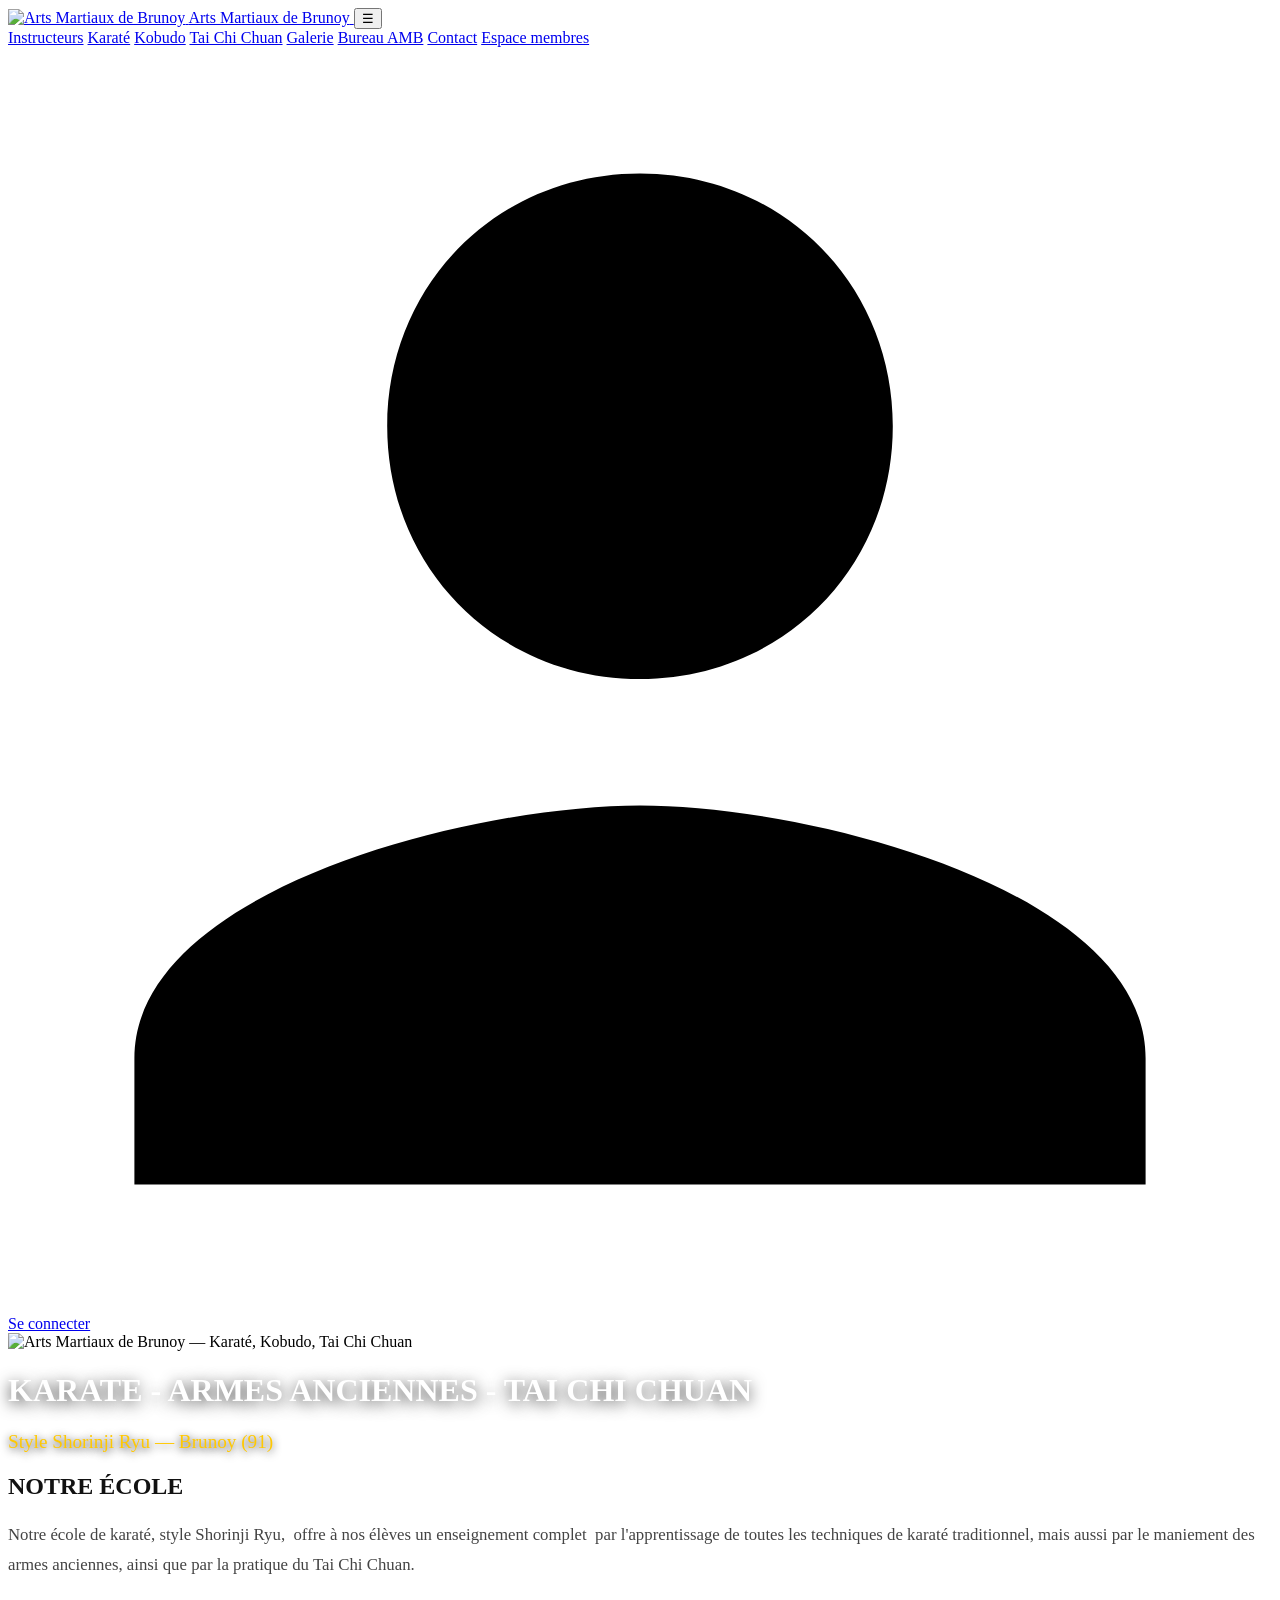
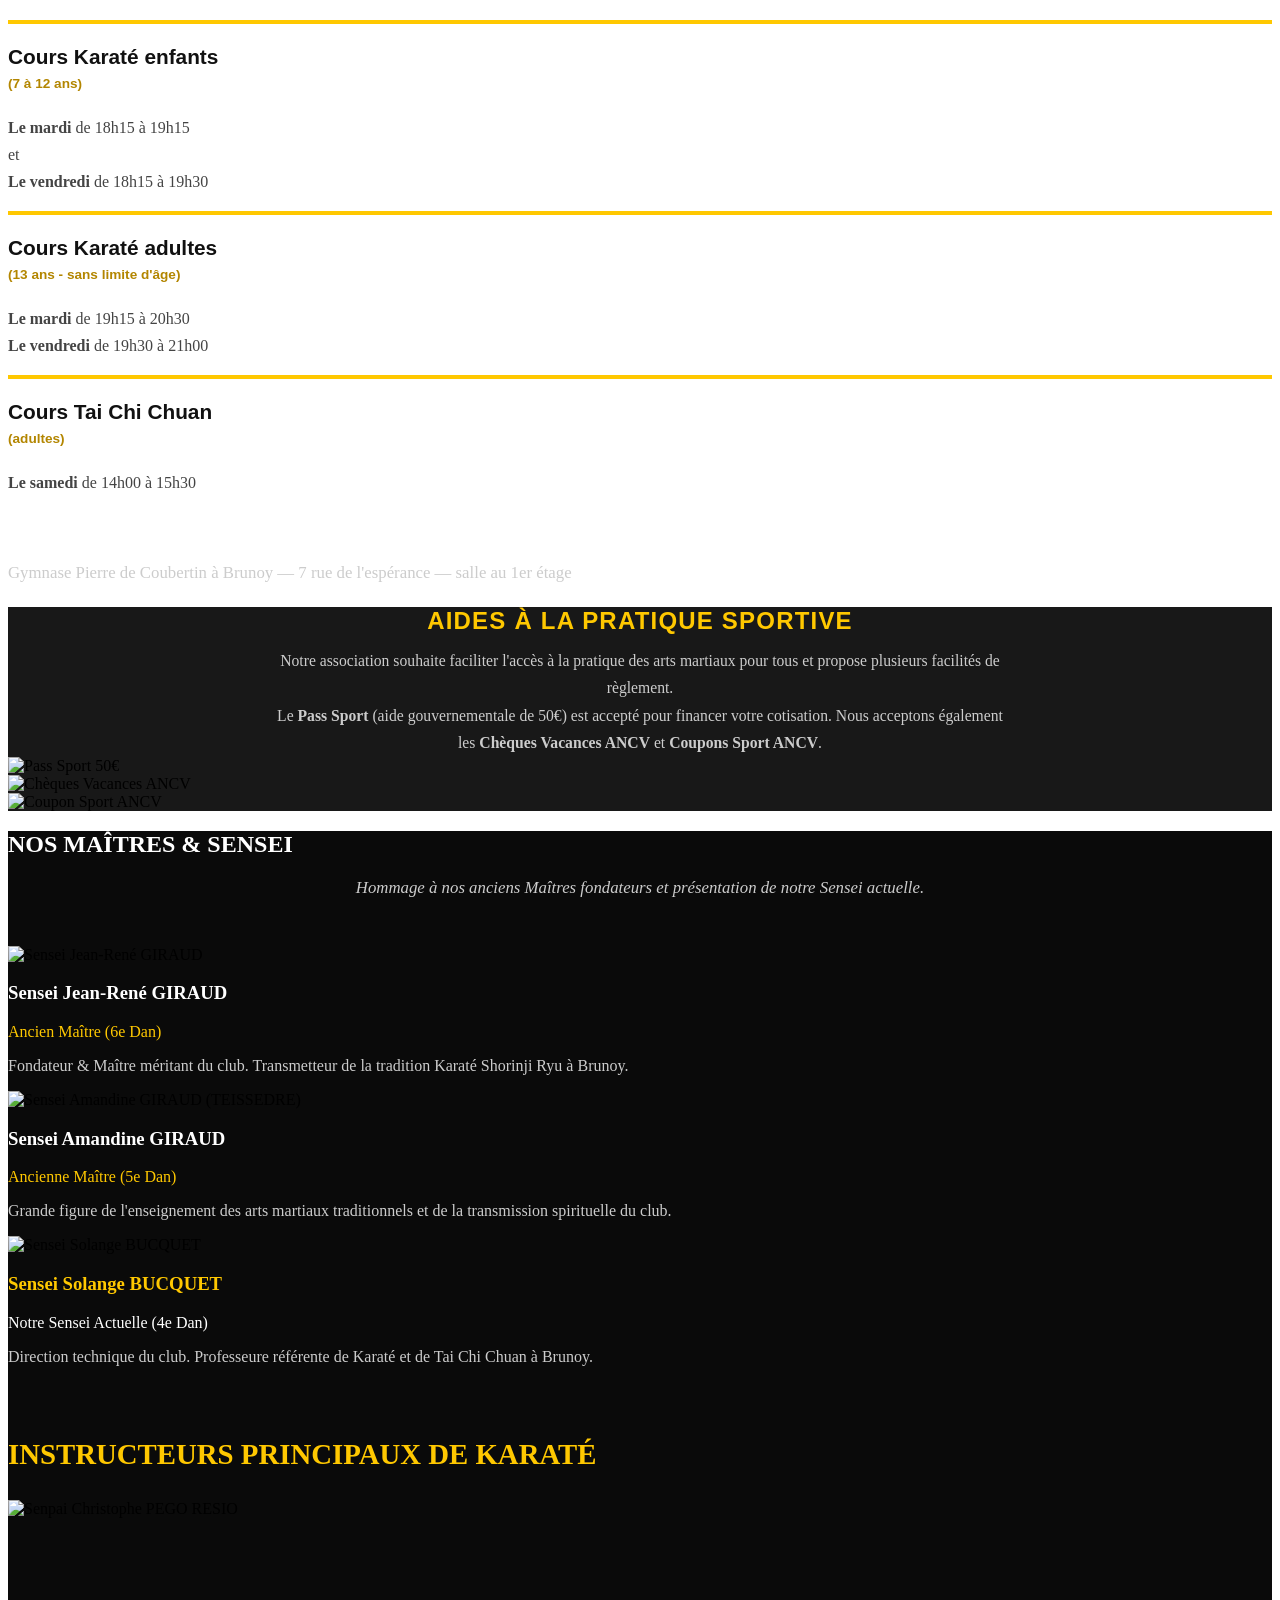
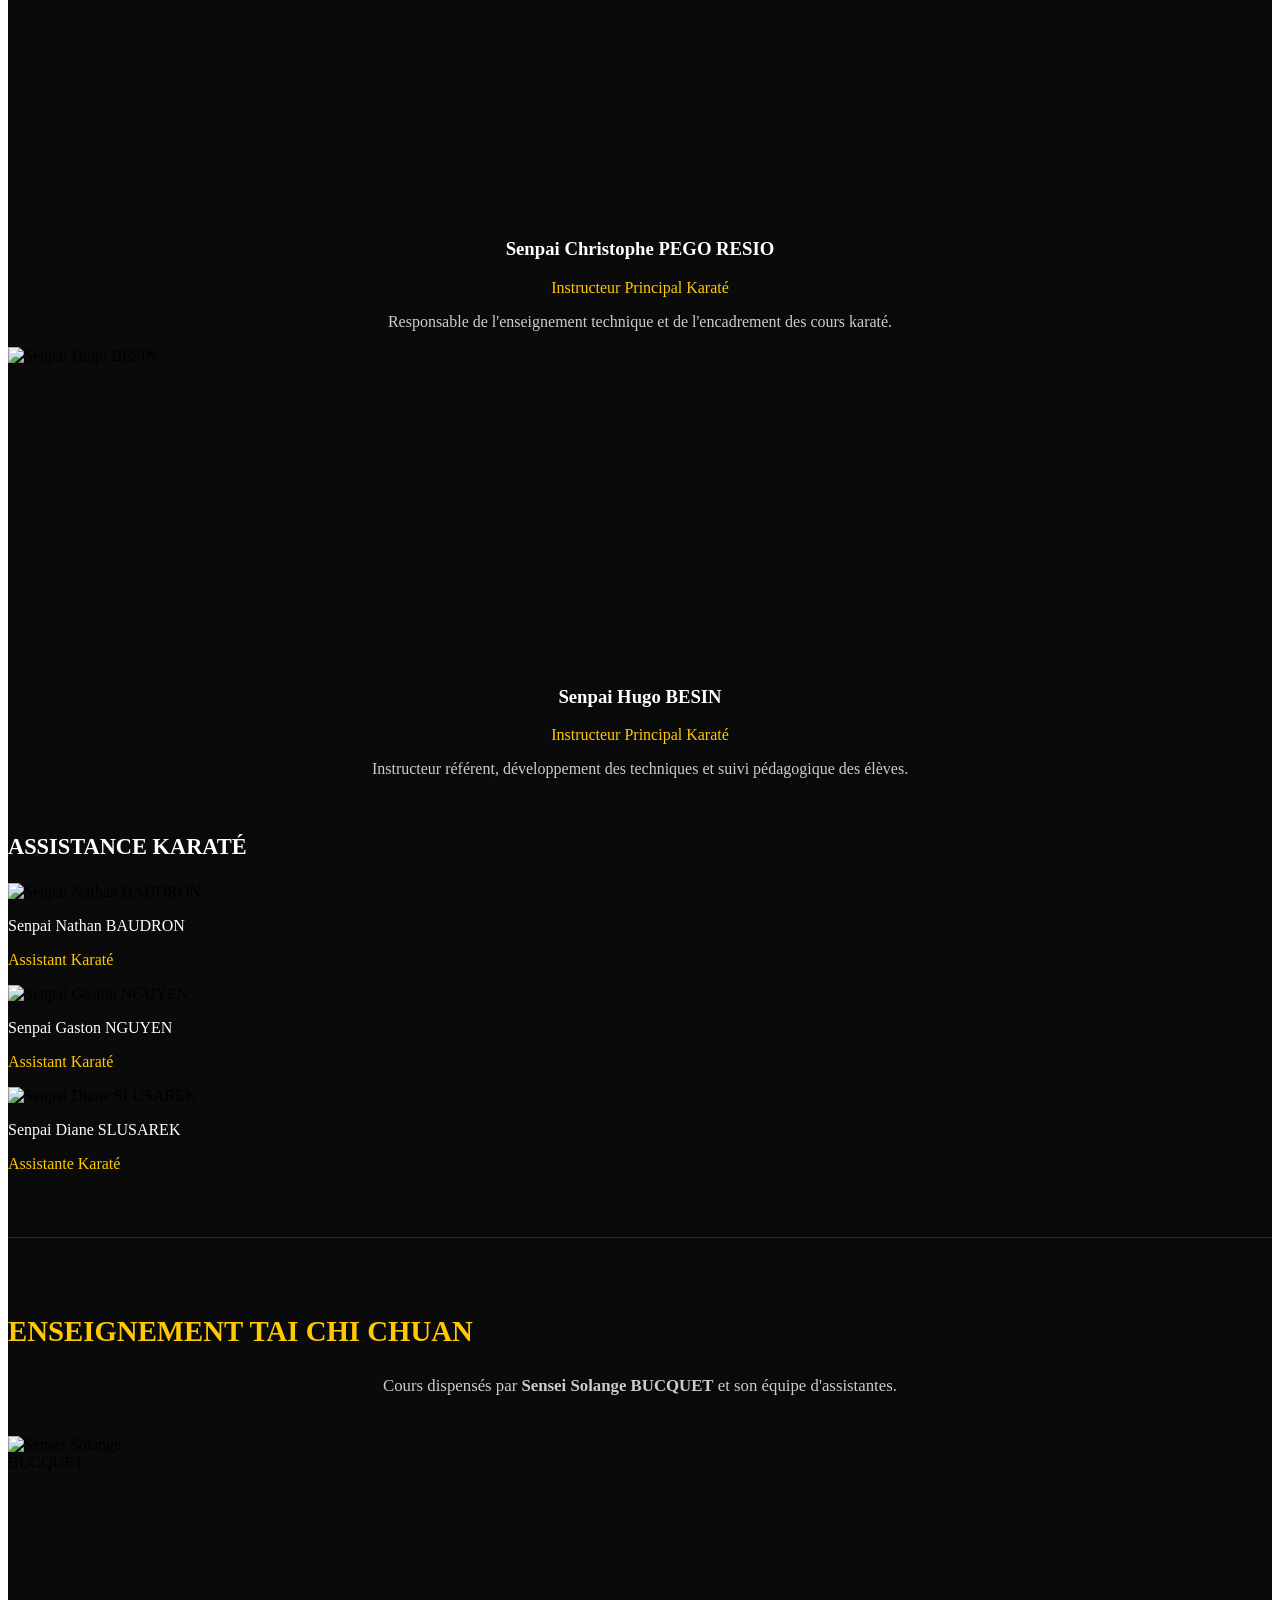
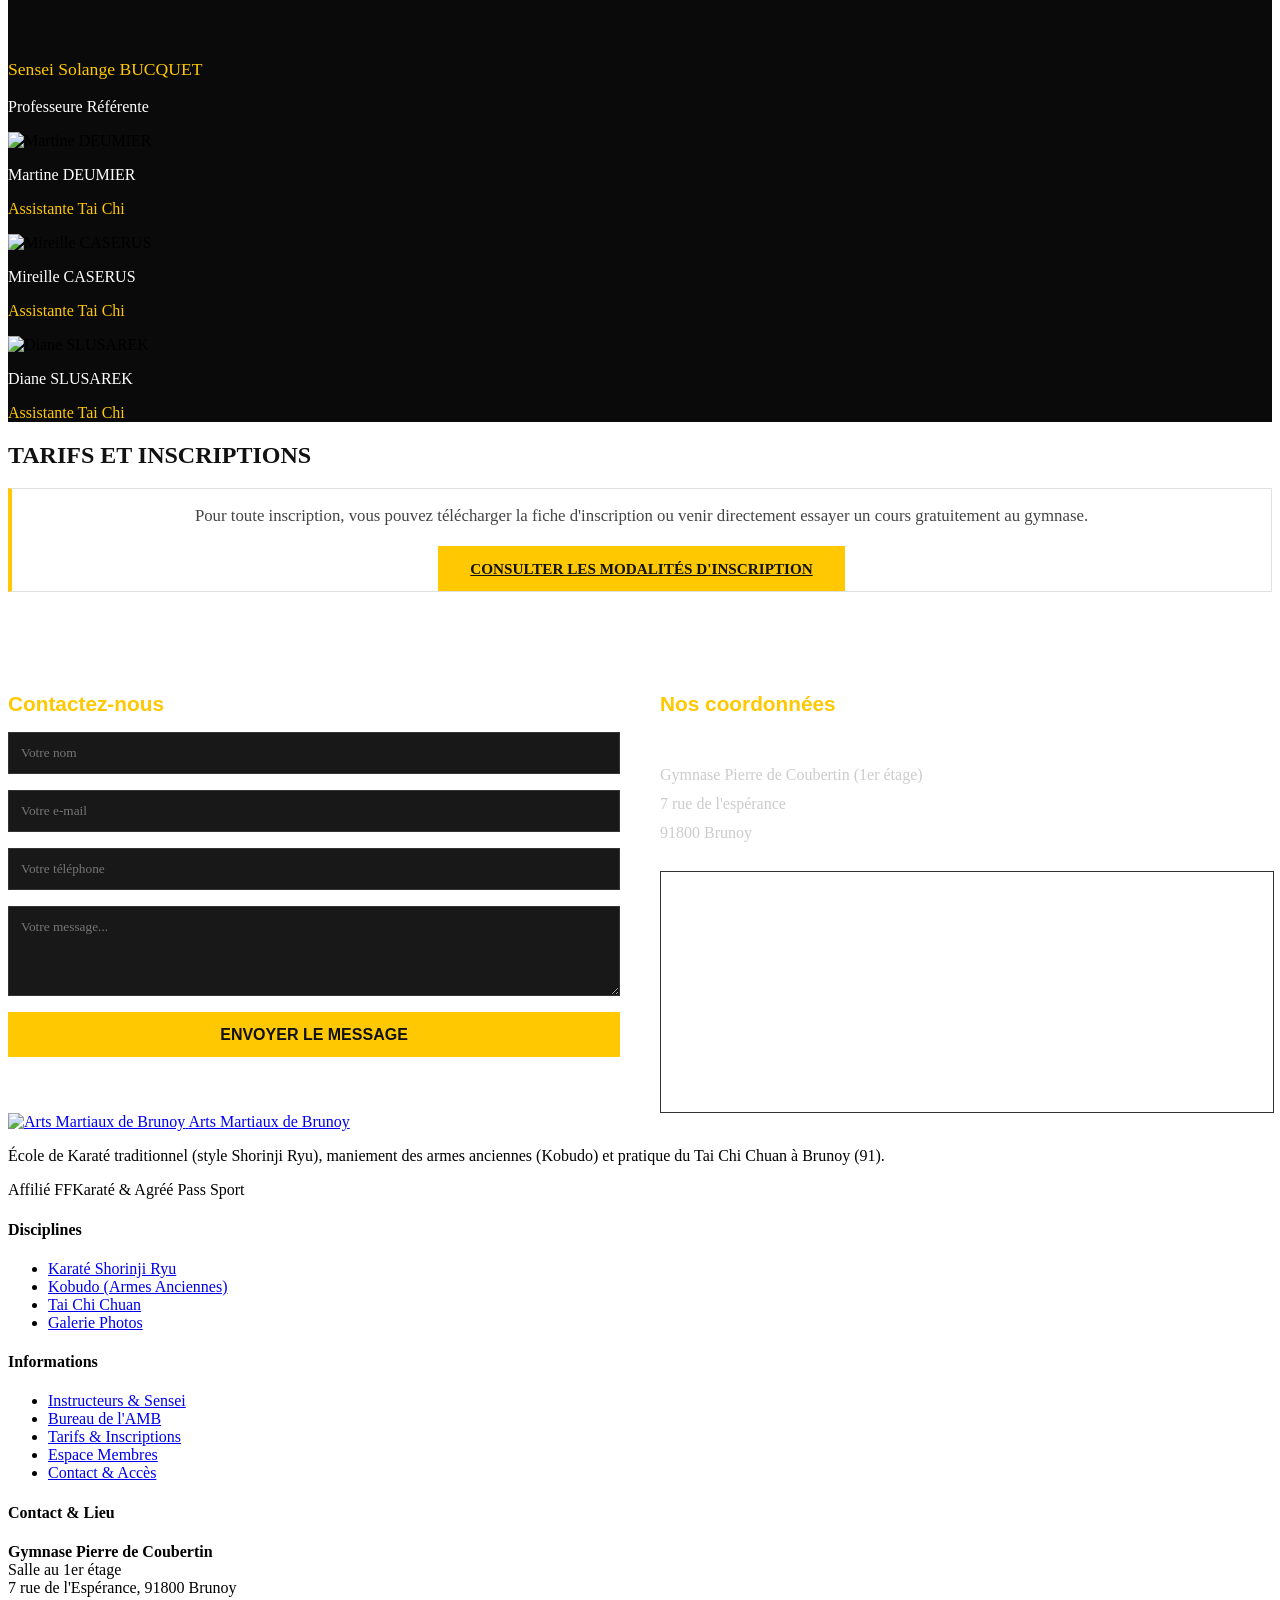
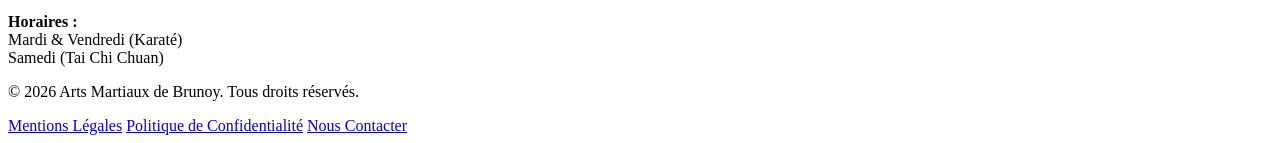
==== index.html @ 6da26094 "feat: upload index.html" ====
<!DOCTYPE html>
<html lang="fr">
<head>
  <meta charset="UTF-8">
  <meta http-equiv="refresh" content="0; url=accueil1.html">
  <title>Arts Martiaux de Brunoy</title>
</head>
<body>
  <p>Redirection... <a href="accueil1.html">Cliquez ici</a></p>
</body>
</html>
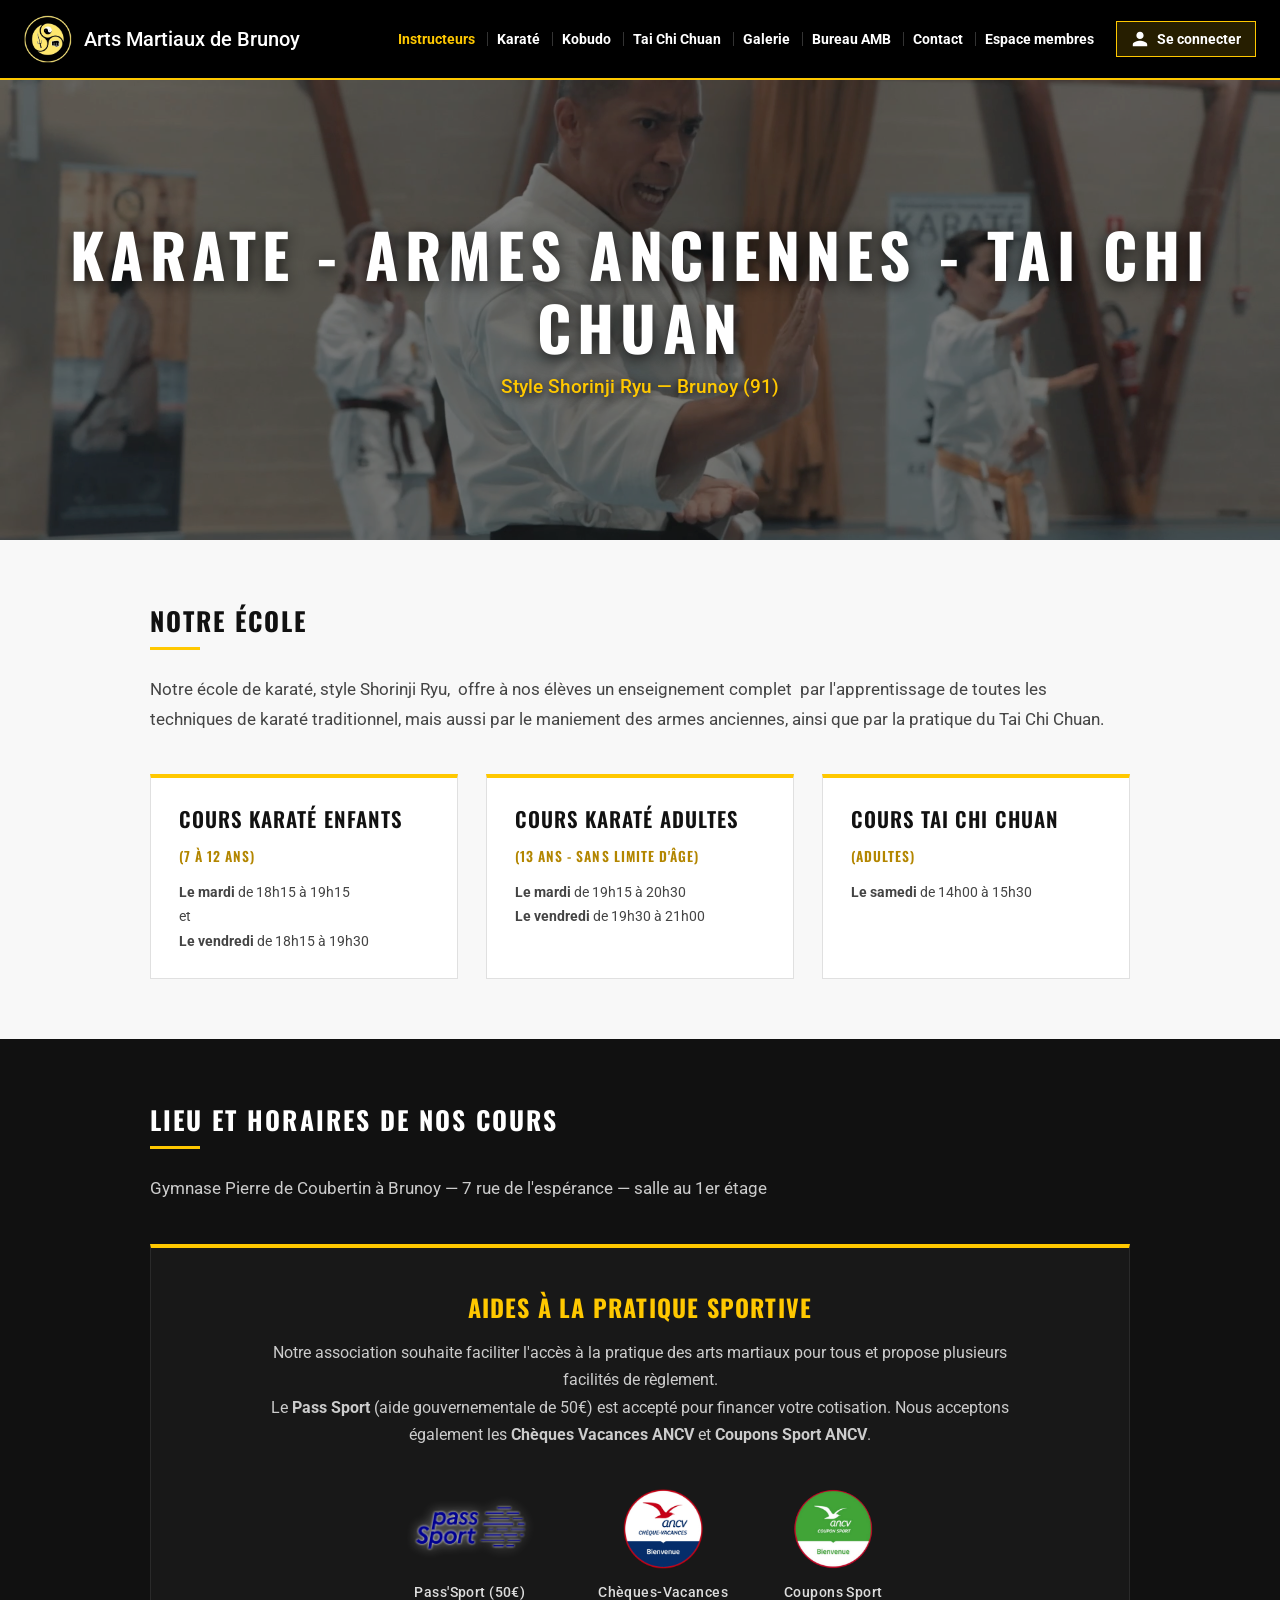
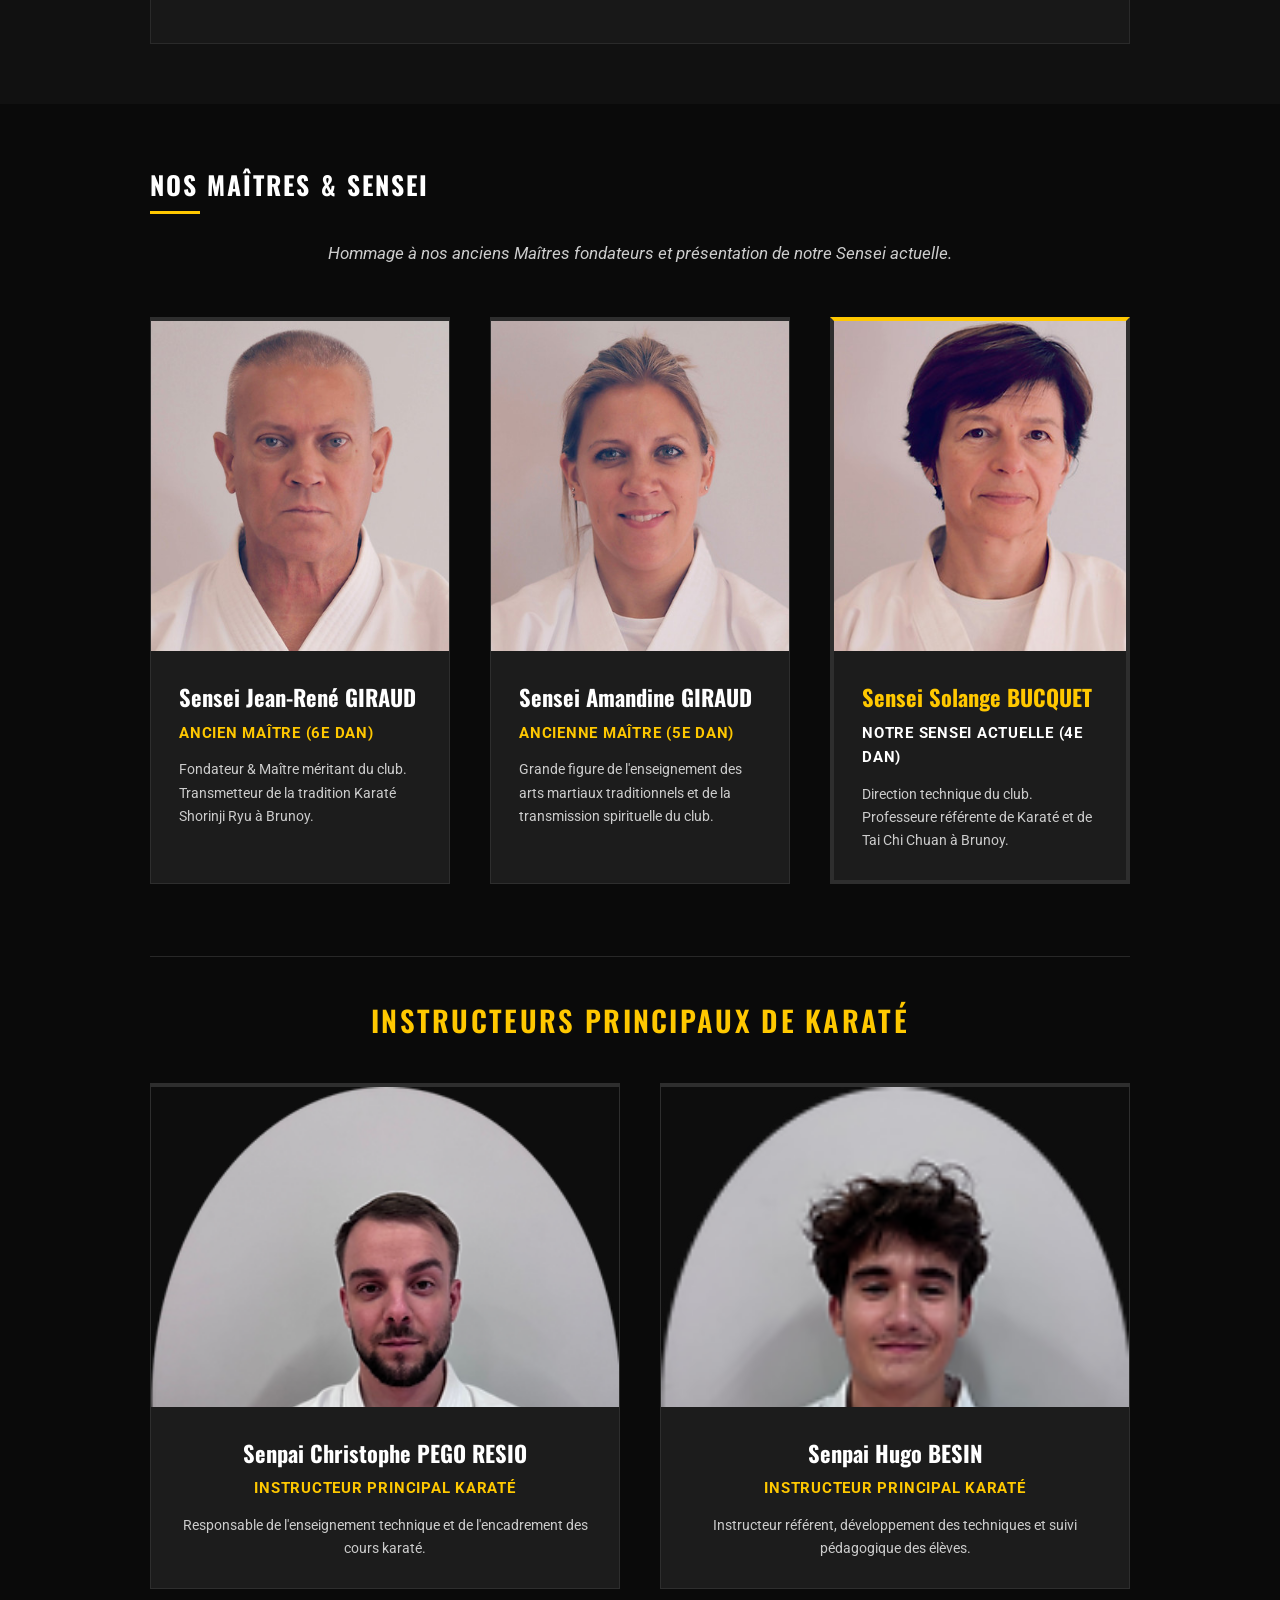
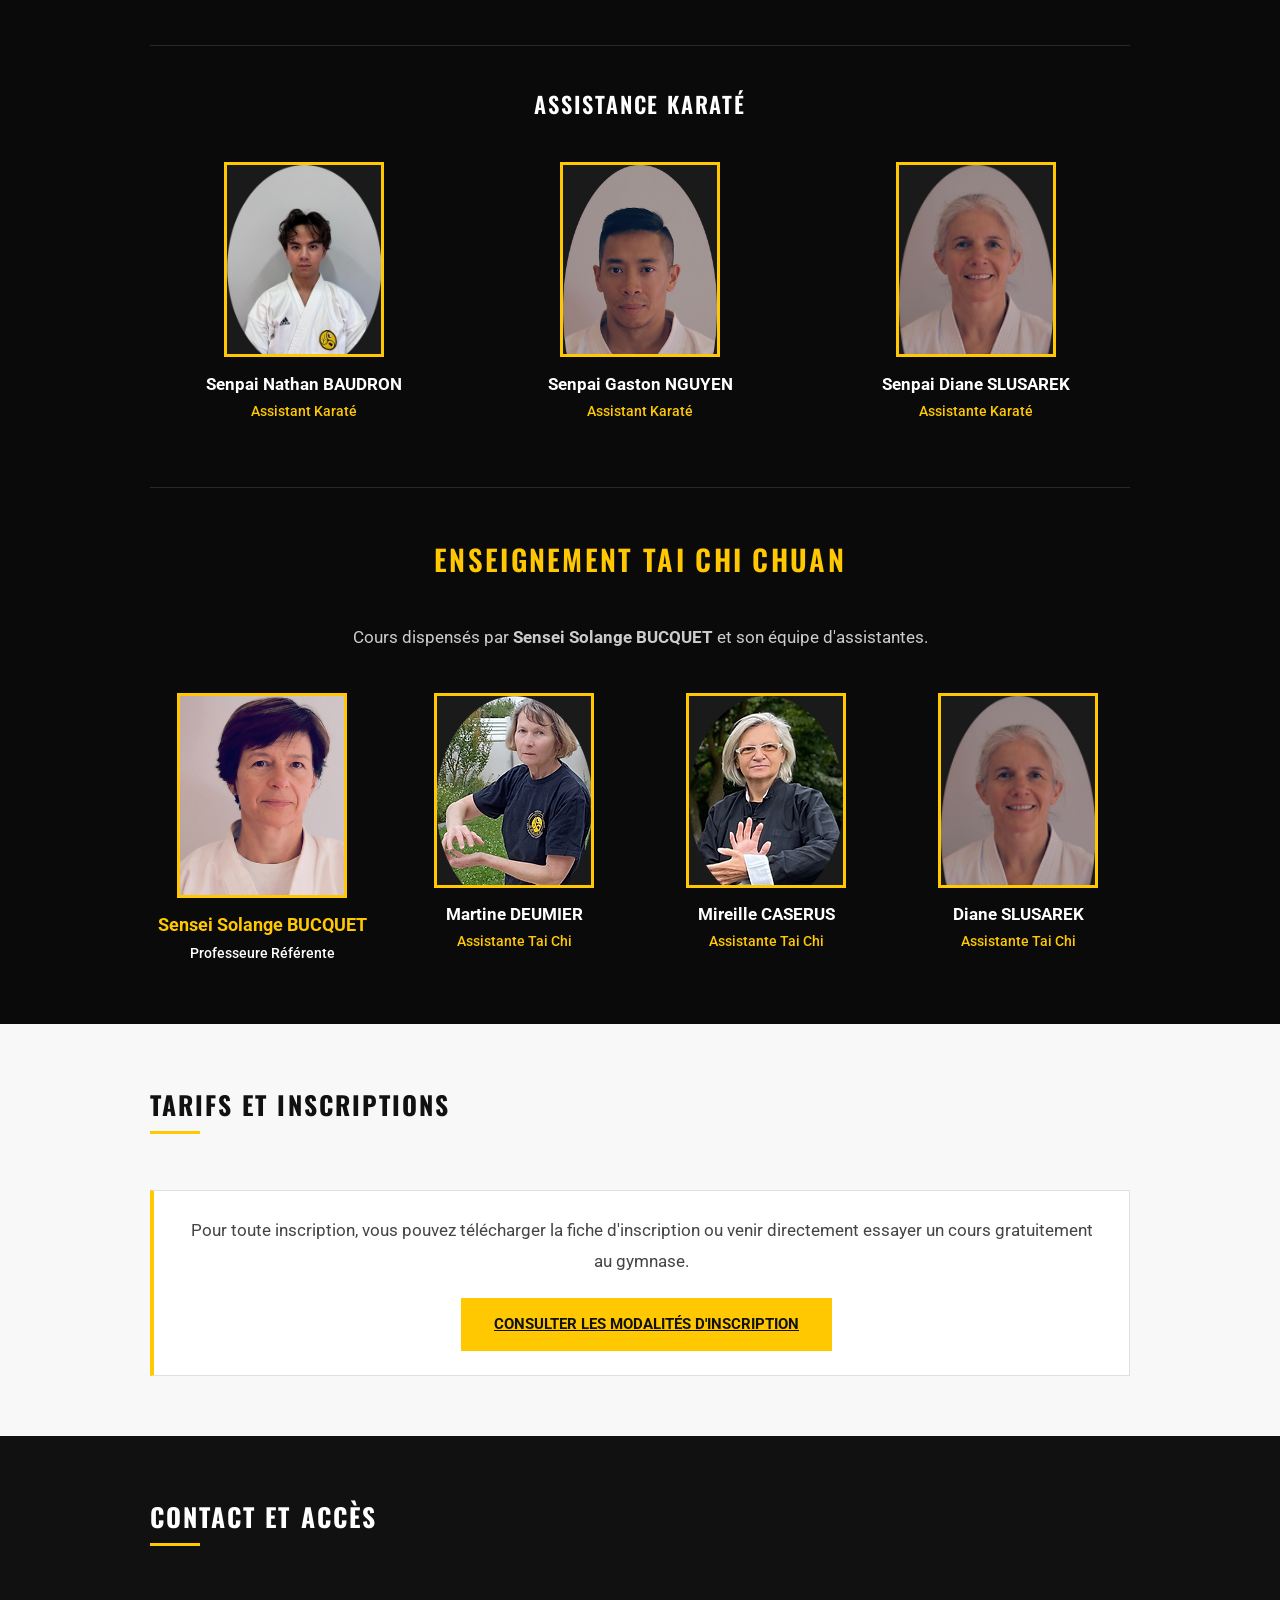
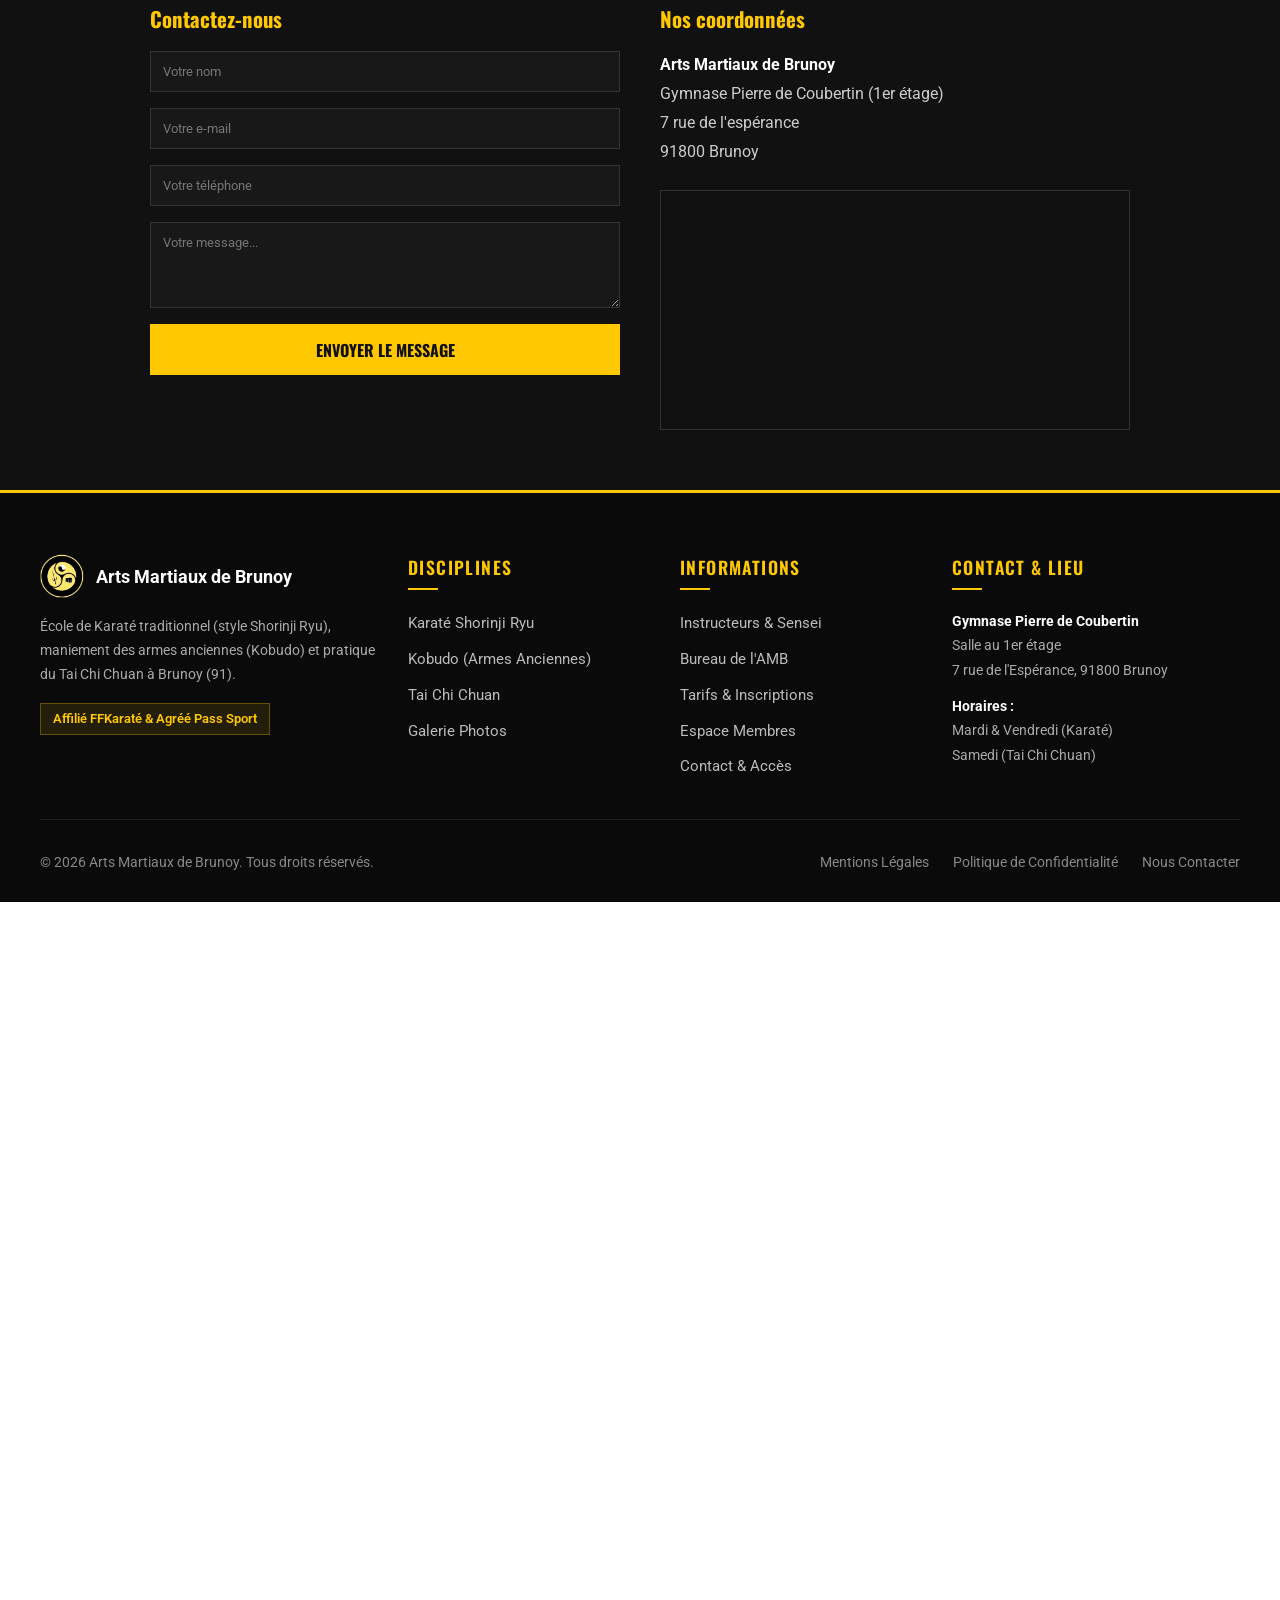
==== commit 0aac6dc0: "feat: Add club logo as favicon across all pages and refine transparent aides logos" ====
--- a/index.html
+++ b/index.html
@@ -1,11 +1,13 @@
-<!DOCTYPE html>
-<html lang="fr">
-<head>
-  <meta charset="UTF-8">
-  <meta http-equiv="refresh" content="0; url=accueil1.html">
-  <title>Arts Martiaux de Brunoy</title>
-</head>
-<body>
-  <p>Redirection... <a href="accueil1.html">Cliquez ici</a></p>
-</body>
-</html>
+<!DOCTYPE html>
+<html lang="fr">
+<head>
+  <meta charset="UTF-8">
+  <meta http-equiv="refresh" content="0; url=accueil1.html">
+  <title>Arts Martiaux de Brunoy</title>
+  <link rel="icon" type="image/png" href="images/logo/logo.png">
+  <link rel="apple-touch-icon" href="images/logo/logo.png">
+</head>
+<body>
+  <p>Redirection... <a href="accueil1.html">Cliquez ici</a></p>
+</body>
+</html>
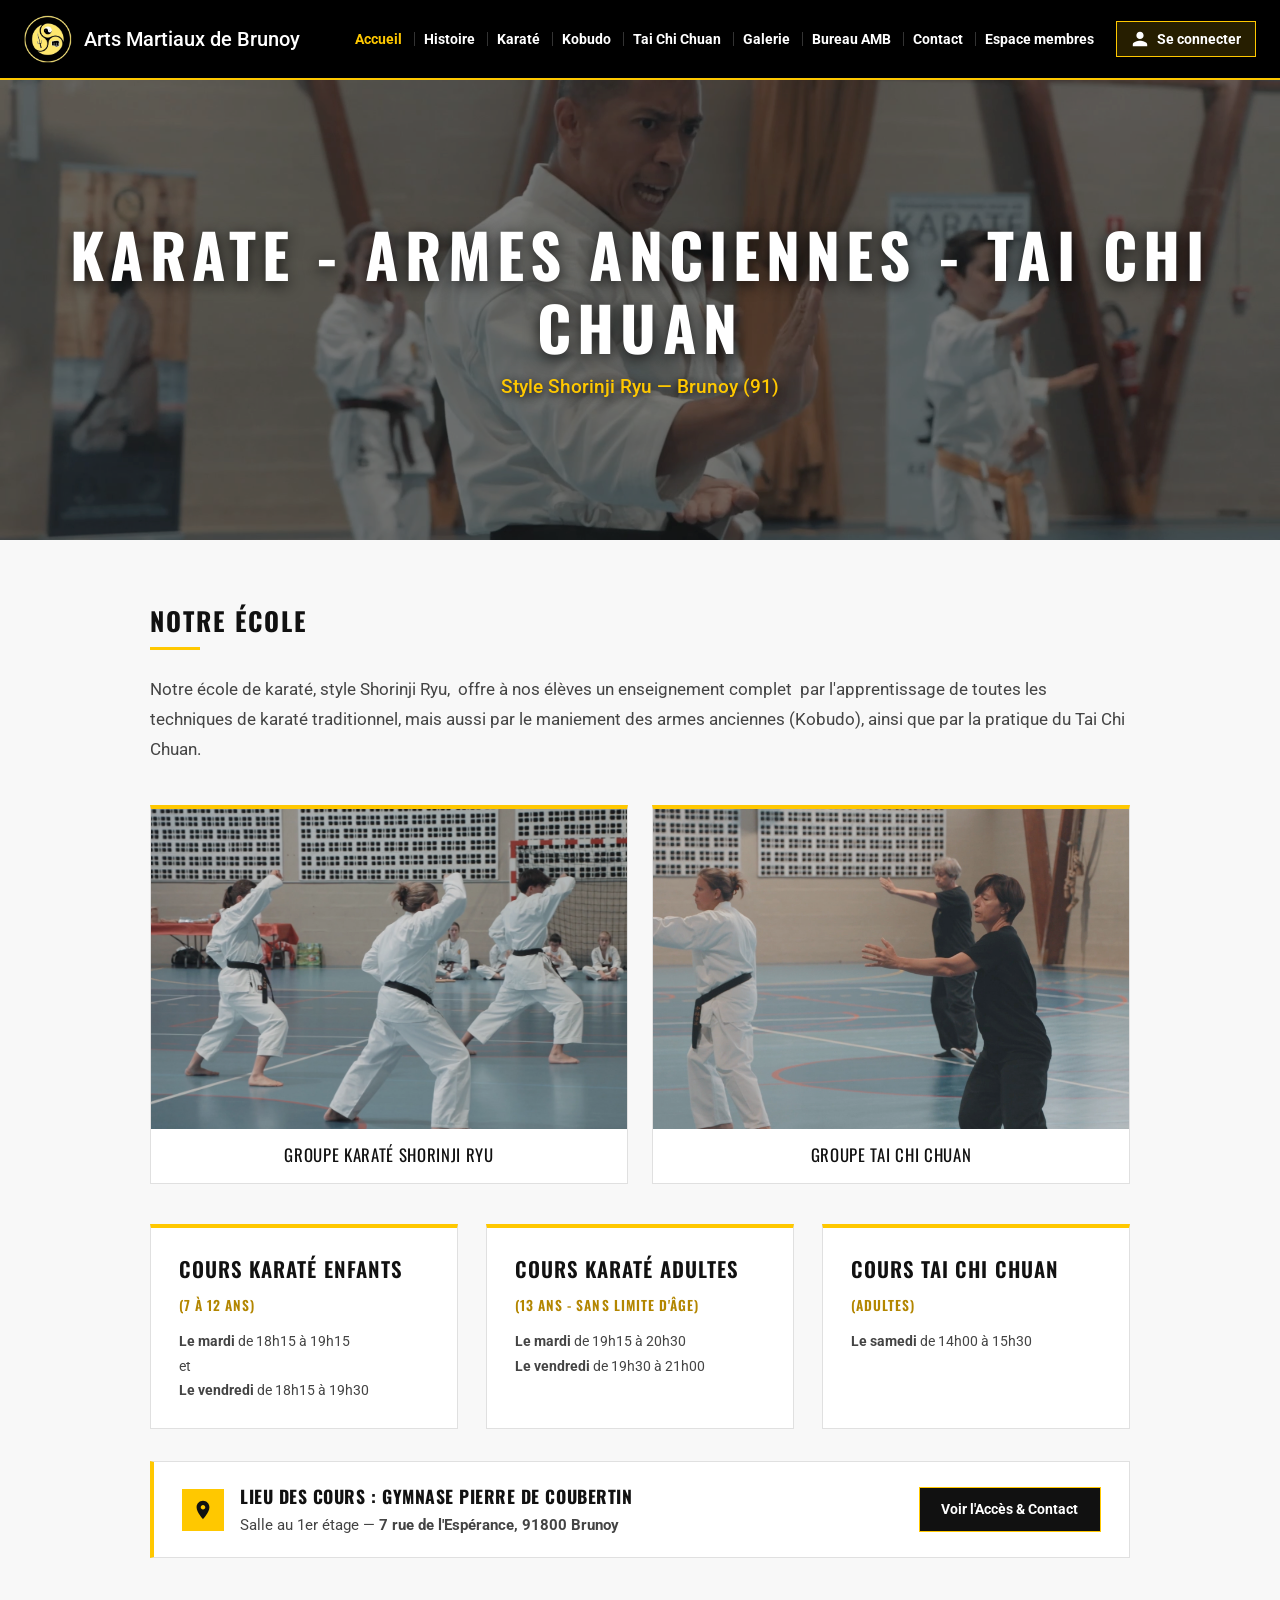
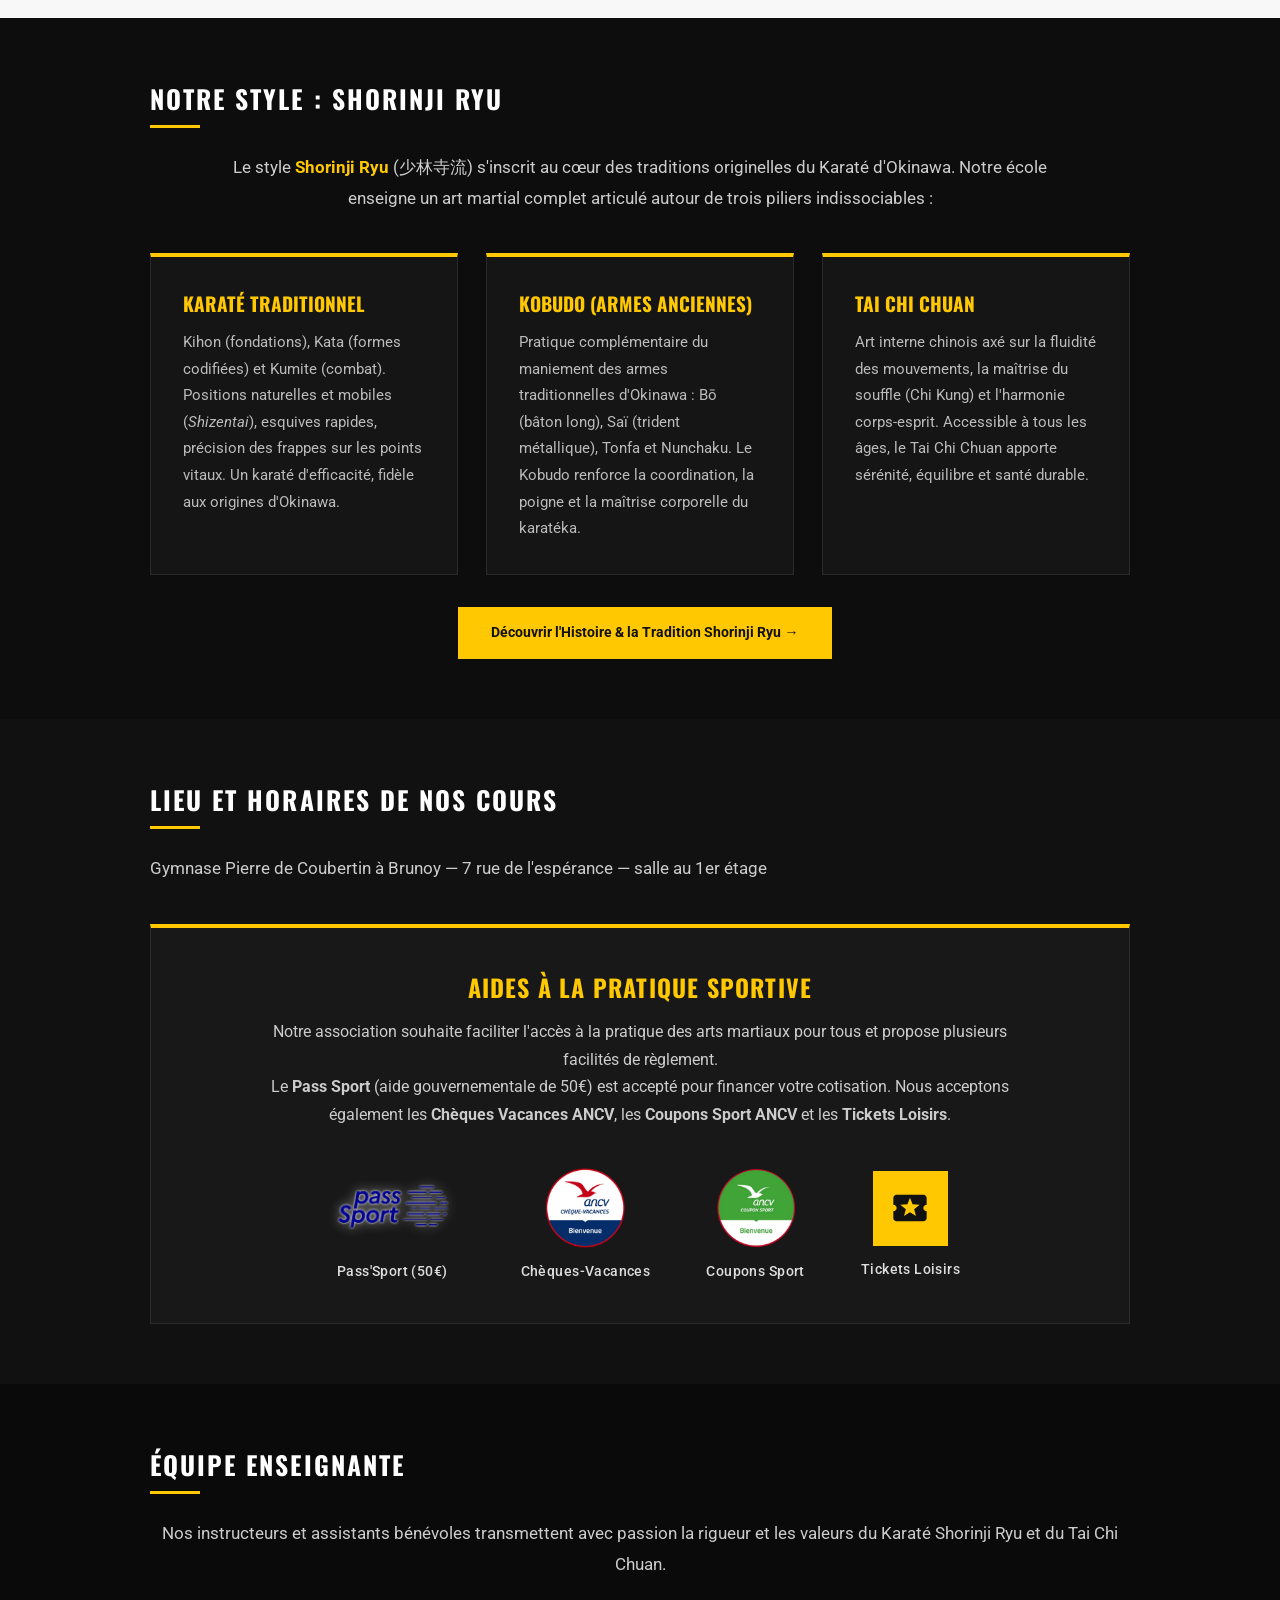
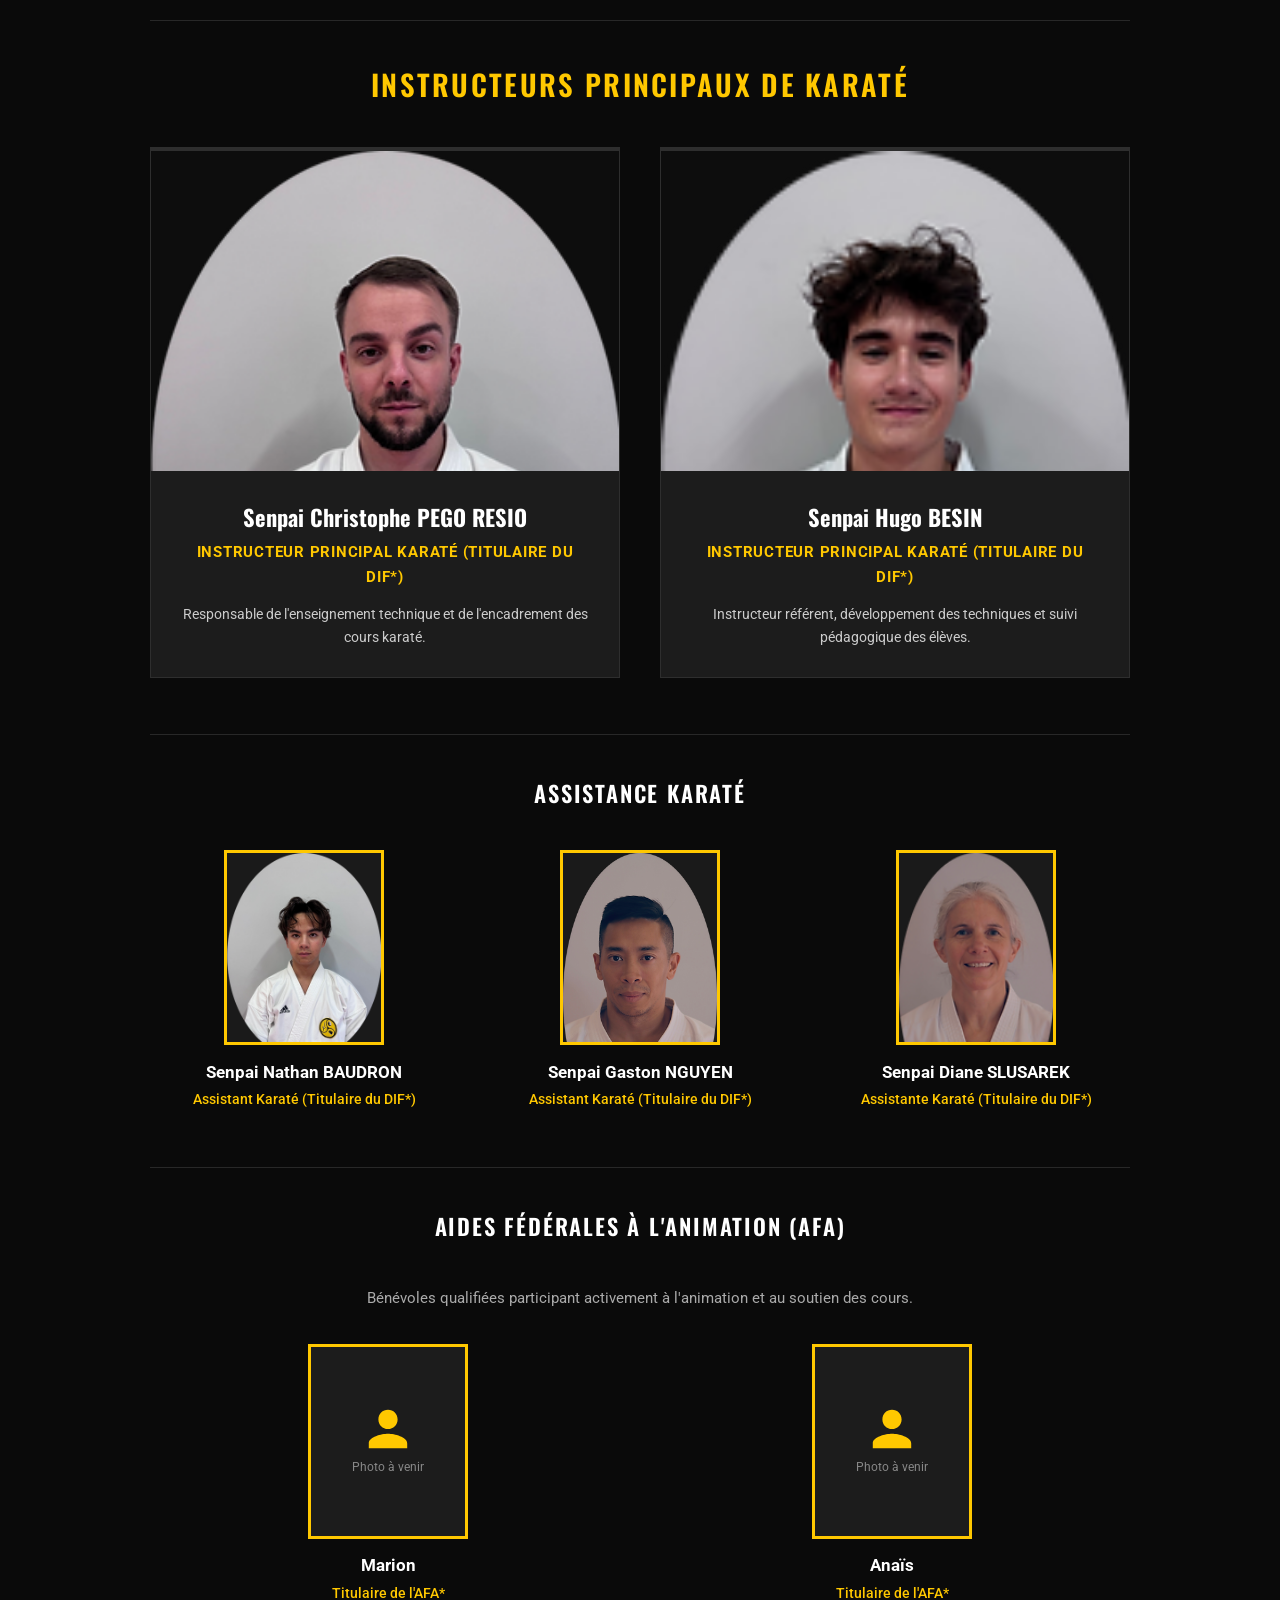
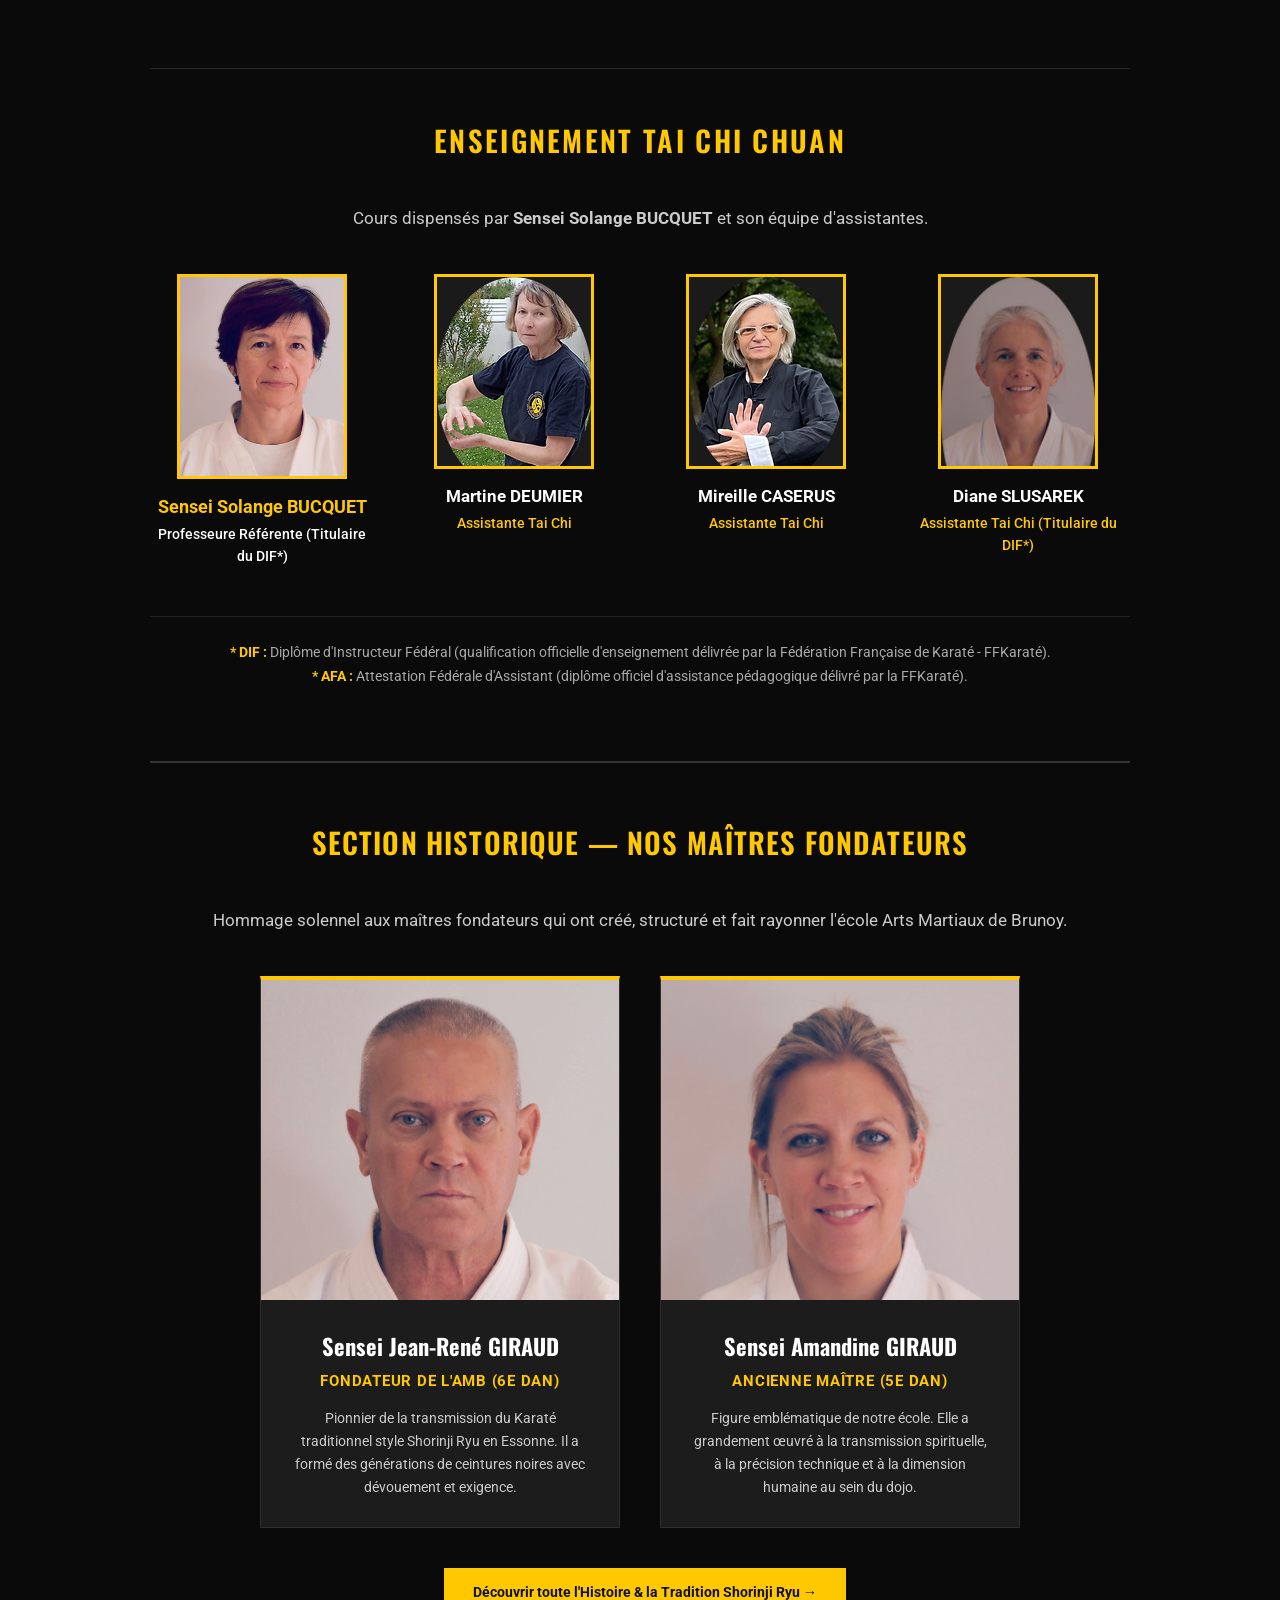
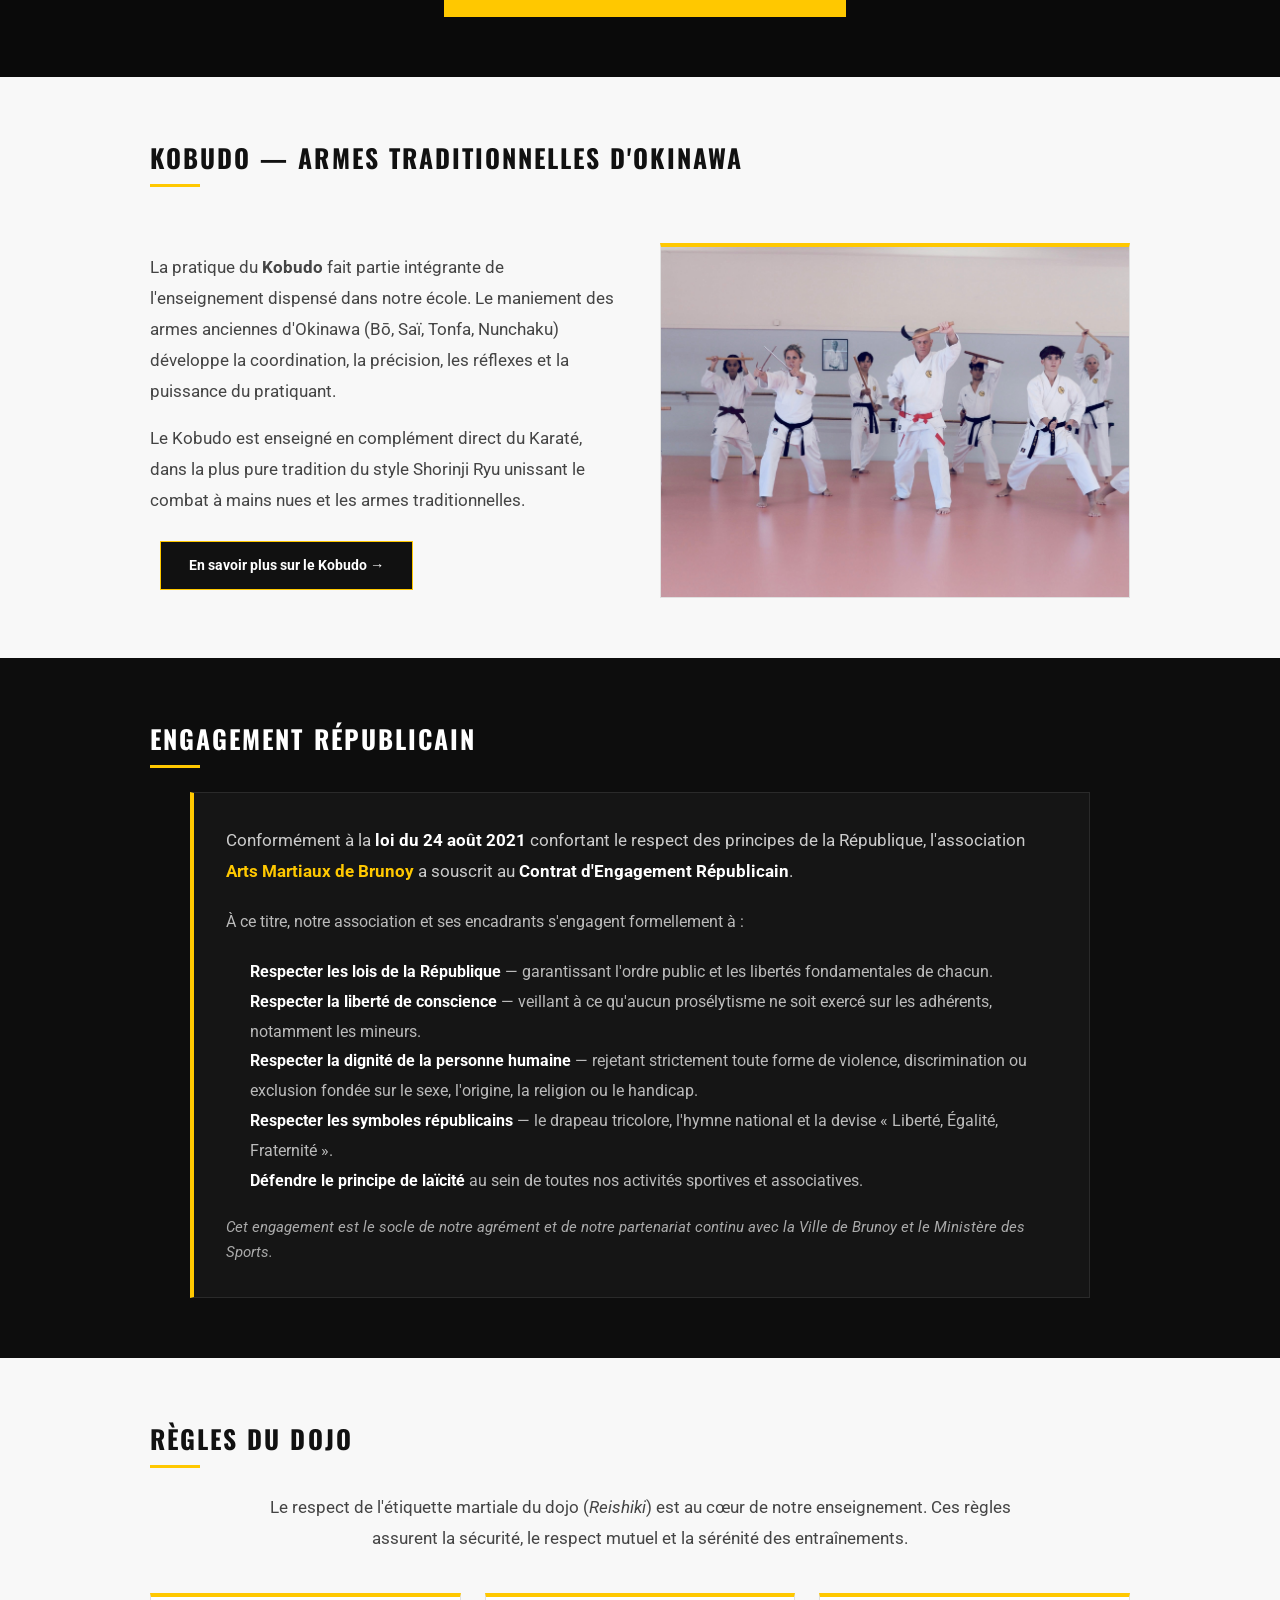
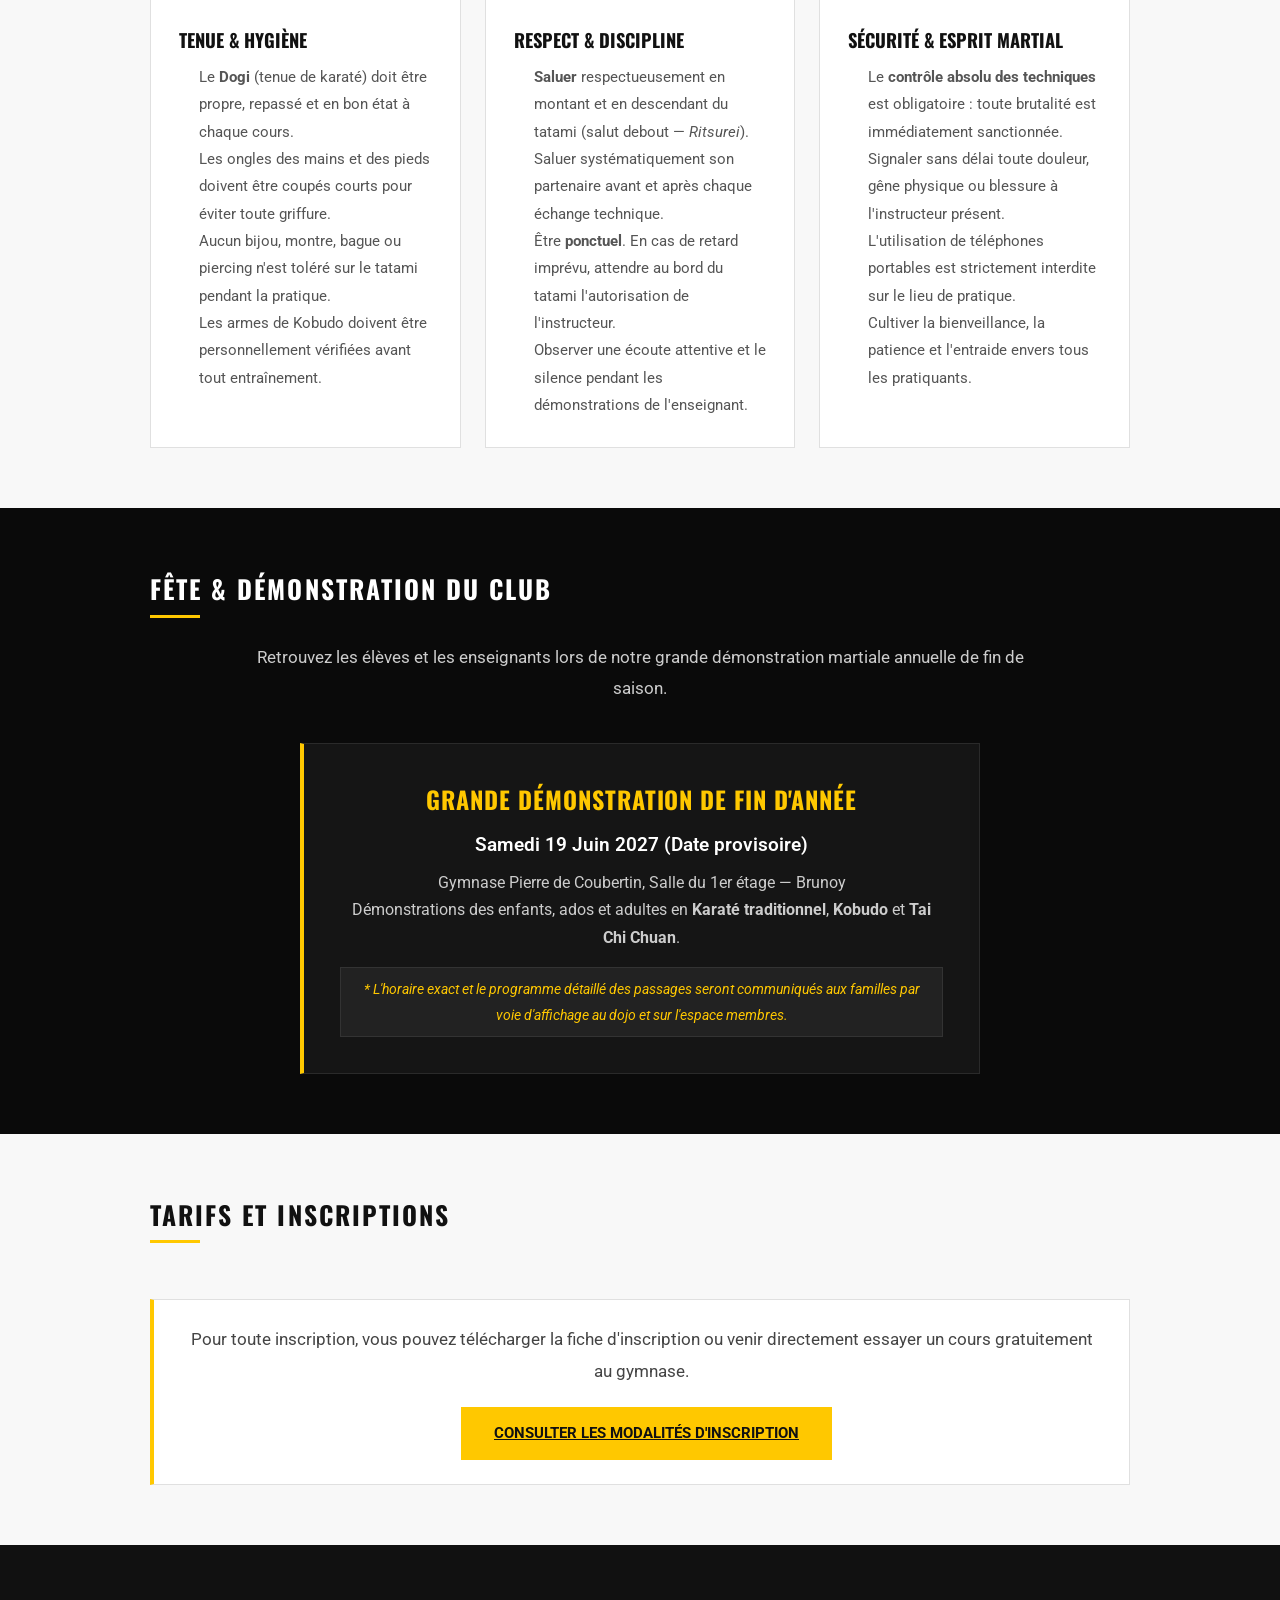
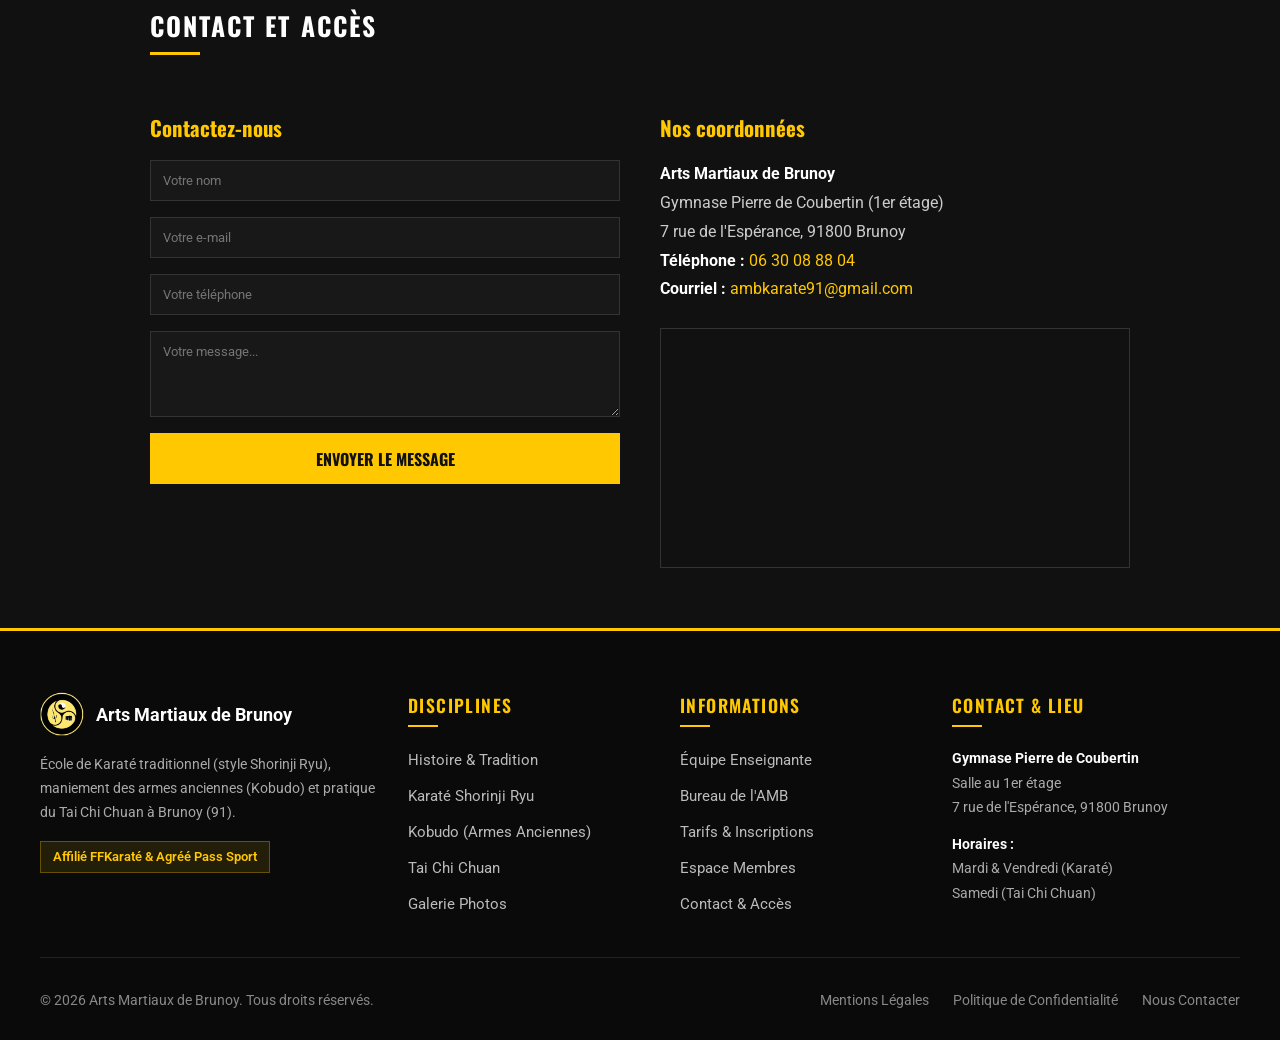
==== commit 0537c98f: "chore: Comprehensive site audit & optimization (0 broken links/anchors, instant redirects, enhanced " ====
--- a/index.html
+++ b/index.html
@@ -1,13 +1,20 @@
-<!DOCTYPE html>
-<html lang="fr">
-<head>
-  <meta charset="UTF-8">
-  <meta http-equiv="refresh" content="0; url=accueil1.html">
-  <title>Arts Martiaux de Brunoy</title>
-  <link rel="icon" type="image/png" href="images/logo/logo.png">
-  <link rel="apple-touch-icon" href="images/logo/logo.png">
-</head>
-<body>
-  <p>Redirection... <a href="accueil1.html">Cliquez ici</a></p>
-</body>
-</html>
+<!DOCTYPE html>
+<html lang="fr">
+<head>
+  <meta charset="UTF-8">
+  <meta name="viewport" content="width=device-width, initial-scale=1.0">
+  <meta http-equiv="refresh" content="0; url=accueil1.html">
+  <title>Arts Martiaux de Brunoy | École de Karaté, Kobudo &amp; Tai Chi Chuan</title>
+  <link rel="icon" type="image/png" href="images/logo/logo.png">
+  <link rel="apple-touch-icon" href="images/logo/logo.png">
+  <script>window.location.replace("accueil1.html");</script>
+</head>
+<body style="font-family:'Roboto',sans-serif; background:#0a0a0a; color:#ffffff; display:flex; align-items:center; justify-content:center; min-height:100vh; margin:0; text-align:center; padding:20px; box-sizing:border-box;">
+  <div style="max-width:500px;">
+    <img src="images/logo/logo.png" alt="AMB" style="width:70px; margin-bottom:1rem;">
+    <h1 style="font-family:'Oswald',sans-serif; color:#FFC800; font-size:1.8rem; margin:0 0 1rem; text-transform:uppercase;">Arts Martiaux de Brunoy</h1>
+    <p style="color:#cccccc; margin-bottom:1.5rem; font-size:0.95rem;">Redirection en cours vers le site officiel...</p>
+    <a href="accueil1.html" style="display:inline-block; background:#FFC800; color:#111111; font-weight:700; padding:12px 24px; text-decoration:none; text-transform:uppercase; font-family:'Oswald',sans-serif;">Accéder directement au site</a>
+  </div>
+</body>
+</html>
